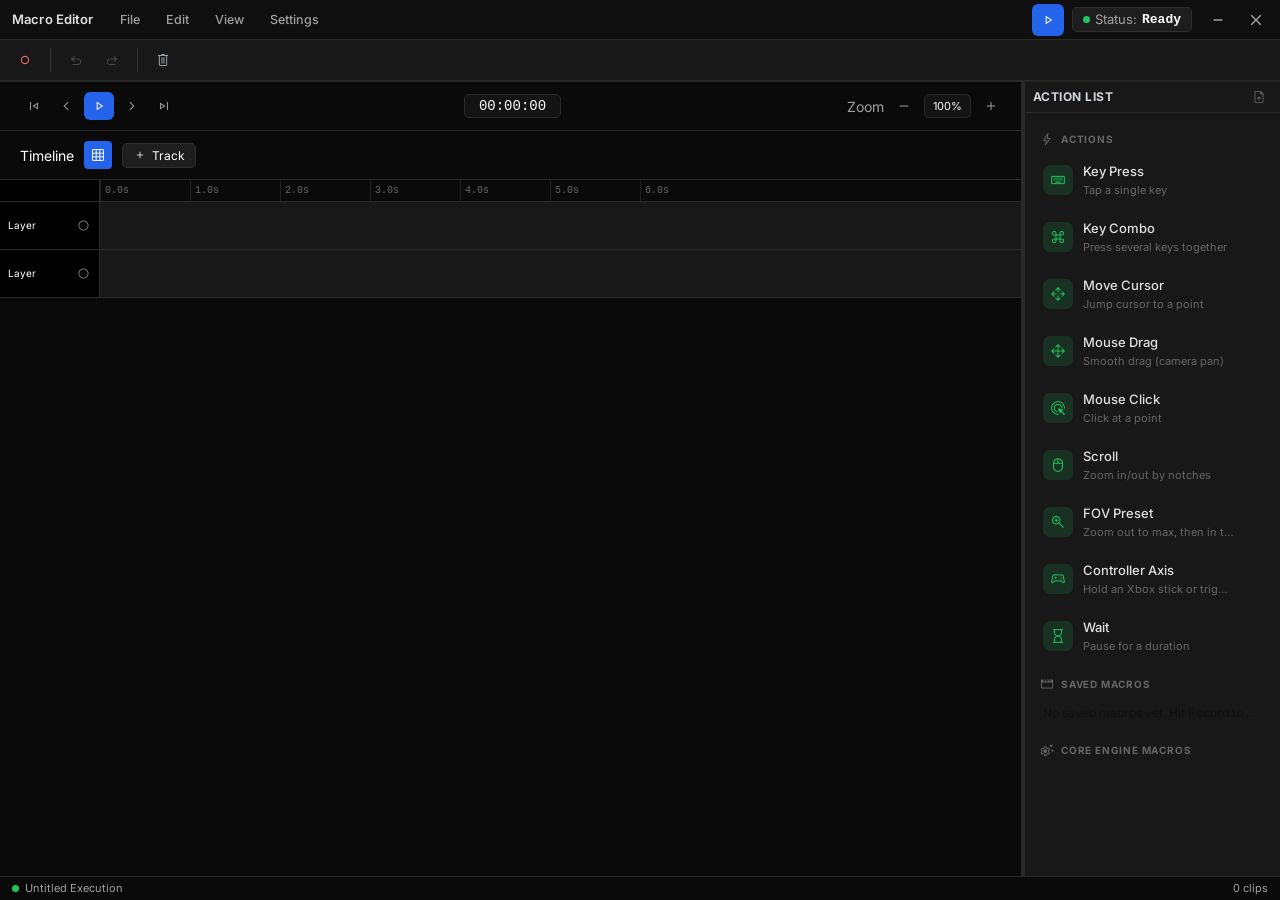
==== ui/pages/digiteklab.html @ 213d2262 "Alpha 0.2 Here is everything new in this commit: - Added controller actions (Controller Axis) - Adde" ====
<!DOCTYPE html>
<html lang="en">
<head>
  <meta charset="UTF-8">
  <meta name="viewport" content="width=device-width, initial-scale=1.0">
  <title>DigiTek Lab</title>
  <link rel="stylesheet" href="https://fonts.googleapis.com/css2?family=Inter:wght@300;400;500;600;700&display=swap" />
  <link rel="stylesheet" href="https://fonts.googleapis.com/css2?family=Material+Symbols+Outlined:opsz,wght,FILL,GRAD@20..48,100..700,0..1,-50..200" />
  <link rel="stylesheet" href="stylesheets/index.css" />
</head>
<body>
  <div class="gridOverlay"></div>

  <div class="support-overlay" id="supportOverlay">
    <div class="support-card">
      <div class="support-head">
        <span class="material-symbols-outlined" id="supportIcon">download</span>
        <div>
          <div class="support-title" id="supportTitle">Setting up controller support</div>
          <div class="support-sub" id="supportSub">DigiTek Lab is preparing virtual Xbox controller support.</div>
        </div>
      </div>
      <div class="support-progress"><div class="support-progress-fill" id="supportProgressFill"></div></div>
      <div class="support-phase"><span id="supportPhase">Starting</span><span class="support-percent" id="supportPercent">0%</span></div>
      <div class="support-detail" id="supportDetail">Starting...</div>
      <div class="support-actions">
        <button class="GTextBtn ghost" id="supportCloseBtn" style="display:none" onclick="hideControllerSupportProgress()">Close</button>
      </div>
    </div>
    <pre class="support-log-panel" id="supportLogPanel" aria-live="polite">Waiting for installer output...</pre>
    <button class="support-log-toggle" id="supportLogToggle" type="button" onclick="toggleControllerSupportLog()" title="Show installer log" aria-label="Show installer log">
      <span class="material-symbols-outlined">terminal</span>
    </button>
  </div>

  <div class="app">
    <!-- Menu bar (Macro Editor) -->
    <div class="titlebar" onmousedown="if(window.dragWindow) window.dragWindow('')">
      <div class="tb-side">
        <span class="mb-brand">Macro Editor</span>
        <div class="mb-menu-wrap">
          <button class="mb-menu" id="fileOpsGroup" onmousedown="event.stopPropagation()" onclick="toggleAppMenu(event,'menuFile')">File</button>
          <div class="mb-dropdown" id="menuFile" onmousedown="event.stopPropagation()">
            <button class="mb-dd-item" onclick="closeAppMenus();onNewExecution()"><span class="material-symbols-outlined">note_add</span>New execution<span class="mb-dd-key">Ctrl+N</span></button>
            <button class="mb-dd-item" onclick="closeAppMenus();onOpenExecution()"><span class="material-symbols-outlined">folder_open</span>Open execution<span class="mb-dd-key">Ctrl+O</span></button>
            <button class="mb-dd-item" onclick="closeAppMenus();onSaveExecution()"><span class="material-symbols-outlined">save</span>Save execution<span class="mb-dd-key">Ctrl+S</span></button>
            <div class="mb-dd-sep"></div>
            <button class="mb-dd-item" onclick="closeAppMenus();onImportMacro()"><span class="material-symbols-outlined">upload_file</span>Import macro</button>
            <button class="mb-dd-item" onclick="closeAppMenus();onExportExecution()"><span class="material-symbols-outlined">ios_share</span>Export execution</button>
            <div class="mb-dd-sep"></div>
            <button class="mb-dd-item danger" onclick="closeAppMenus();onDeleteExecution()"><span class="material-symbols-outlined">delete</span>Delete execution</button>
          </div>
        </div>
        <div class="mb-menu-wrap">
          <button class="mb-menu" onmousedown="event.stopPropagation()" onclick="toggleAppMenu(event,'menuEdit')">Edit</button>
          <div class="mb-dropdown" id="menuEdit" onmousedown="event.stopPropagation()">
            <button class="mb-dd-item" onclick="closeAppMenus();onRecord()"><span class="material-symbols-outlined">fiber_manual_record</span>Record macro</button>
            <button class="mb-dd-item" onclick="closeAppMenus();onPlayPause()"><span class="material-symbols-outlined">play_arrow</span>Play / Pause<span class="mb-dd-key">Space</span></button>
            <button class="mb-dd-item" onclick="closeAppMenus();onStop()"><span class="material-symbols-outlined">stop</span>Stop</button>
          </div>
        </div>
        <div class="mb-menu-wrap">
          <button class="mb-menu" onmousedown="event.stopPropagation()" onclick="toggleAppMenu(event,'menuView')">View</button>
          <div class="mb-dropdown" id="menuView" onmousedown="event.stopPropagation()">
            <button class="mb-dd-item" onclick="closeAppMenus();zoomTimeline(1)"><span class="material-symbols-outlined">zoom_in</span>Zoom in</button>
            <button class="mb-dd-item" onclick="closeAppMenus();zoomTimeline(-1)"><span class="material-symbols-outlined">zoom_out</span>Zoom out</button>
            <button class="mb-dd-item" onclick="closeAppMenus();addLayer()"><span class="material-symbols-outlined">add</span>Add layer</button>
          </div>
        </div>
        <div class="mb-menu-wrap">
          <button class="mb-menu" id="menuSettingsBtn" onmousedown="event.stopPropagation()" onclick="toggleAppMenu(event,'menuSettings')">Settings</button>
          <div class="mb-dropdown" id="menuSettings" onmousedown="event.stopPropagation()">
            <button class="mb-dd-item" onclick="closeAppMenus();onMotionToggle()"><span class="material-symbols-outlined">control_camera</span>Toggle Motion Control</button>
            <button class="mb-dd-item" onclick="closeAppMenus();openMotionSettings(event)"><span class="material-symbols-outlined">tune</span>Motion Control settings</button>
            <button class="mb-dd-item" onclick="closeAppMenus();toggleContinuous()"><span class="material-symbols-outlined">repeat</span>Continuous playback</button>
            <div class="mb-dd-sep"></div>
            <button class="mb-dd-item" onclick="closeAppMenus();startTour()"><span class="material-symbols-outlined">help</span>Guided tour</button>
          </div>
        </div>
      </div>
      <div class="tb-side right">
        <button class="win-btn title-play-btn" id="titlePlayBtn" onmousedown="event.stopPropagation()" onclick="onPlayPause()" title="Play / Pause execution (Space)" aria-label="Play / Pause">
          <span class="material-symbols-outlined" id="titlePlayIcon">play_arrow</span>
        </button>
        <span class="status-pill">
          <span class="status-dot" id="statusDot"></span>
          <span class="status-pre">Status:</span>
          <span class="status-val" id="statusMsg">Ready</span>
        </span>
        <button class="win-btn" onmousedown="event.stopPropagation()" onclick="if(window.windowMinimize) window.windowMinimize()" title="Minimize" aria-label="Minimize">
          <svg xmlns="http://www.w3.org/2000/svg" height="24px" viewBox="0 -960 960 960" width="24px"><path d="M240-440v-80h480v80H240Z"/></svg>
        </button>
        <button class="win-btn close-btn" onmousedown="event.stopPropagation(); event.preventDefault();" onclick="if(window.windowClose) window.windowClose()" title="Close" aria-label="Close">
          <svg xmlns="http://www.w3.org/2000/svg" height="24px" viewBox="0 -960 960 960" width="24px"><path d="m256-200-56-56 224-224-224-224 56-56 224 224 224-224 56 56-224 224 224 224-56 56-224-224-224 224Z"/></svg>
        </button>
      </div>
    </div>

    <!-- Toolbar -->
    <div class="Toolbar">
      <button class="ToolBtn" id="recordBtn" title="Record a new macro" onclick="onRecord()">
        <span class="material-symbols-outlined">fiber_manual_record</span>
      </button>
      <div class="ToolbarDivider"></div>
      <button class="ToolBtn" id="undoBtn" title="Undo (Ctrl+Z)" onclick="undo()" disabled>
        <span class="material-symbols-outlined">undo</span>
      </button>
      <button class="ToolBtn" id="redoBtn" title="Redo (Ctrl+Y)" onclick="redo()" disabled>
        <span class="material-symbols-outlined">redo</span>
      </button>
      <div class="ToolbarDivider"></div>
      <button class="ToolBtn" id="deleteBtn" title="Delete selected clip (Del)" onclick="deleteSelectedClip()">
        <span class="material-symbols-outlined">delete</span>
      </button>
      <input type="checkbox" id="motionToggle" hidden>
    </div>

    <div class="input-warning" id="inputWarning">
      <span class="material-symbols-outlined">warning</span>
      <span id="inputWarningText"></span>
    </div>

    <!-- Workspace -->
    <div class="workspace">
      <!-- Timeline -->
      <div class="timeline-panel">
        <!-- Playbar: transport · timecode · zoom -->
        <div class="tlx-playbar">
          <div class="tlx-transport">
            <button class="tlx-tbtn" title="Stop / rewind to start" onclick="onStop()"><span class="material-symbols-outlined">skip_previous</span></button>
            <button class="tlx-tbtn" title="Previous clip" onclick="focusAdjacentClip('prev')"><span class="material-symbols-outlined">chevron_left</span></button>
            <button class="tlx-tbtn play" id="playBtn" title="Play / Pause execution (Space)" onclick="onPlayPause()"><span class="material-symbols-outlined" id="playIcon">play_arrow</span></button>
            <button class="tlx-tbtn" title="Next clip" onclick="focusAdjacentClip('next')"><span class="material-symbols-outlined">chevron_right</span></button>
            <button class="tlx-tbtn" title="Last clip" onclick="focusAdjacentClip('end')"><span class="material-symbols-outlined">skip_next</span></button>
          </div>
          <div class="tlx-timecode" id="timecode">00:00:00</div>
          <div class="tlx-zoomwrap">
            <span class="tlx-zoom-text">Zoom</span>
            <button class="tlx-zicon" title="Zoom out" onclick="zoomTimeline(-1)"><span class="material-symbols-outlined">remove</span></button>
            <div class="tlx-zoom-pct" id="tlxZoomLabel">100%</div>
            <button class="tlx-zicon" title="Zoom in" onclick="zoomTimeline(1)"><span class="material-symbols-outlined">add</span></button>
          </div>
        </div>
        <!-- Header: title · snap · add track -->
        <div class="tlx-header">
          <span class="tlx-header-title">Timeline</span>
          <button class="tlx-snap active" id="snapBtn" onclick="toggleSnap()" title="Snapping on — click to disable"><span class="material-symbols-outlined">grid_on</span></button>
          <button class="tlx-track-btn" onclick="addLayer()" title="Add a layer"><span class="material-symbols-outlined">add</span>Track</button>
        </div>
        <!-- Tracks: ruler + (track heads | lanes) -->
        <div class="tlx-tracks">
          <div class="tlx-ruler-row">
            <div class="tlx-ruler-corner"></div>
            <div class="tlx-ruler-wrap" id="tlxRulerWrap"><div class="tlx-ruler" id="tlxRuler"></div></div>
          </div>
          <div class="tlx-tracks-body">
            <div class="tlx-heads" id="tlxHeads"><div class="tlx-heads-inner" id="tlxHeadsInner"></div></div>
            <div class="tlx-scroll" id="tlxScroll">
              <div class="tlx-lanes" id="tlxLanes"
                   ondragover="onLanesDragOver(event)" ondragleave="onLanesDragLeave(event)" ondrop="onLanesDrop(event)">
                <div class="tlx-playhead" id="tlxPlayhead"></div>
              </div>
            </div>
          </div>
        </div>
      </div>

      <!-- Action List -->
      <div class="actionlist-panel">
        <div class="panel-head al-head">
          <span class="panel-title">Action List</span>
          <button class="al-mini" title="Import macro from file" onclick="onImportMacro()"><span class="material-symbols-outlined">upload_file</span></button>
        </div>
        <div class="actionlist-body" id="actionListBody"></div>
      </div>
    </div>

    <!-- Status bar -->
    <div class="statusbar">
      <span class="status-item"><span class="sb-dot"></span><span id="execNameLabel">Untitled Execution</span></span>
      <span class="status-item" id="continuousStatus" style="display:none;"><span class="material-symbols-outlined">repeat</span>Continuous playback</span>
      <span class="statusbar-spacer"></span>
      <span class="status-item sb-hotkeys" id="hotkeyHint"></span>
      <span class="status-item" id="timelineMeta">0 clips</span>
    </div>
  </div>

  <!-- Param / name modal -->
  <div class="modal-overlay" id="modal">
    <div class="modal-card">
      <div class="modal-head">
        <span class="material-symbols-outlined" id="modalIcon">tune</span>
        <h3 id="modalTitle">Configure</h3>
        <button class="x" onclick="closeAppModal()"><span class="material-symbols-outlined">close</span></button>
      </div>
      <div class="modal-body" id="modalBody"></div>
      <div class="modal-foot">
        <button class="GTextBtn ghost" onclick="closeAppModal()">Cancel</button>
        <button class="GTextBtn primary" id="modalOk" onclick="onModalOk()">Add</button>
      </div>
    </div>
  </div>

  <!-- Countdown -->
  <div class="countdown" id="countdown">
    <div class="countdown-num" id="countdownNum">3</div>
    <div class="countdown-sub" id="countdownSub">Switch to Roblox…</div>
  </div>

  <!-- Recording banner -->
  <div class="rec-banner" id="recBanner">
    <span class="rec-dot"></span>
    <span class="rec-text">Recording</span>
    <span class="rec-time" id="recTime">0.0s</span>
    <button class="GTextBtn" onclick="finishRecording()"><span class="material-symbols-outlined">stop</span>Stop</button>
  </div>

  <div class="toast-wrap" id="toastWrap"></div>

  <!-- Spotlight tutorial -->
  <div class="tour-block" id="tourBlock"></div>
  <div class="tour-hole" id="tourHole"></div>
  <div class="tour-tip" id="tourTip">
    <div class="tour-tip-head">
      <span class="material-symbols-outlined" id="tourIcon">tips_and_updates</span>
      <span class="tour-tip-title" id="tourTitle"></span>
    </div>
    <div class="tour-tip-body" id="tourBody"></div>
    <div class="tour-tip-foot">
      <span class="tour-count" id="tourCount"></span>
      <div class="tour-tip-btns">
        <button class="tour-skip" id="tourSkip" onclick="endTour(true)">Skip</button>
        <button class="GTextBtn ghost" id="tourBack" onclick="prevTourStep()">Back</button>
        <button class="GTextBtn primary" id="tourNext" onclick="nextTourStep()">Next</button>
      </div>
    </div>
  </div>

  <!-- Menu-bar dropdown handling -->
  <script>
    function closeAppMenus() {
      document.querySelectorAll('.mb-dropdown.open').forEach(d => d.classList.remove('open'));
      document.querySelectorAll('.mb-menu.open').forEach(b => b.classList.remove('open'));
    }
    function toggleAppMenu(event, id) {
      event.stopPropagation();
      const dd = document.getElementById(id);
      const btn = event.currentTarget;
      const isOpen = dd.classList.contains('open');
      closeAppMenus();
      if (!isOpen) { dd.classList.add('open'); btn.classList.add('open'); }
    }
    document.addEventListener('click', (e) => {
      if (!e.target.closest('.mb-menu-wrap')) closeAppMenus();
    });
    document.addEventListener('keydown', (e) => { if (e.key === 'Escape') closeAppMenus(); });
  </script>

  <script src="scripts/index.js"></script>
</body>
</html>
---- ui/pages/stylesheets/index.css ----
*, *::before, *::after { box-sizing: border-box; margin: 0; padding: 0; }

    :root {
      /* ── Slice dark editor palette ── */
      --bg-app:        #0f0f0f;
      --bg-panel:      #181818;
      --bg-header:     #0a0a0a;
      --bg-elevated:   #1e1e1e;
      --bg-hover:      #232323;

      --color-bg:            #0f0f0f;
      --color-text:          #e0e0e0;
      --color-text-muted:    #a0a0a0;
      --color-text-subtle:   #666666;

      --color-primary:       #3b82f6;
      --color-primary-bg:    rgba(37,99,235,0.20);
      --color-primary-border:rgba(59,130,246,0.55);
      --color-primary-glow:  rgba(59,130,246,0.30);
      --accent-color:        #2563eb;
      --accent-hover:        #1d4ed8;

      --color-success:       #22c55e;
      --color-success-bg:    rgba(34,197,94,0.16);
      --color-success-border:rgba(34,197,94,0.45);
      --color-danger:        #ef4444;
      --color-danger-bg:     rgba(239,68,68,0.16);
      --color-danger-border: rgba(239,68,68,0.45);
      --color-warning:       #eab308;

      /* Legacy "glass" tokens remapped to flat dark surfaces */
      --glass-bg:            #181818;
      --glass-bg-light:      #232323;
      --glass-bg-strong:     #262626;
      --glass-border:        #2a2a2a;
      --border-color:        #2a2a2a;
      --border-subtle:       #333333;
      --glass-shadow:        0 2px 8px rgba(0,0,0,0.4);
      --glass-shadow-lg:     0 18px 50px rgba(0,0,0,0.65);

      --font-primary:   'Inter', -apple-system, BlinkMacSystemFont, 'Segoe UI', Roboto, sans-serif;
      --font-mono:      'JetBrains Mono', 'Consolas', 'Courier New', monospace;
      --radius-sm:6px; --radius-md:8px; --radius-lg:10px; --radius-xl:12px; --radius-pill:100px;
      --transition-fast:0.15s ease; --transition-base:0.2s ease; --transition-slow:0.3s ease;
    }

    html, body { height: 100%; }
    body {
      font-family: var(--font-primary);
      background: var(--color-bg);
      color: var(--color-text);
      font-size: 13px;
      line-height: 1.5;
      overflow: hidden;
      position: relative;
      -webkit-user-select: none; user-select: none;
    }
    input, textarea { user-select: text; -webkit-user-select: text; }

    .material-symbols-outlined {
      font-variation-settings: 'FILL' 0, 'wght' 300, 'GRAD' 0, 'opsz' 20;
    }

    /* Flat dark editor — no decorative grid */
    .gridOverlay { display: none; }

    .app { position: relative; z-index: 1; height: 100vh; display: flex; flex-direction: column; }

    /* ── Menu bar (titlebar) ── */
    .titlebar {
      position: relative; width: 100%; flex-shrink: 0; height: 40px; padding: 0 8px;
      display: flex; align-items: center; justify-content: space-between; box-sizing: border-box;
      z-index: 1000; user-select: none;
      background: var(--bg-app);
      border-bottom: 1px solid var(--border-color);
    }
    .tb-side { display: flex; align-items: center; gap: 6px; }
    .tb-side.right { justify-content: flex-end; }
    .mb-brand {
      font-size: 13px; font-weight: 600; color: var(--text-primary, #e0e0e0);
      letter-spacing: 0.01em; padding: 0 10px 0 4px; pointer-events: none;
    }
    .app-title { display: none; }

    /* Menu items (File / Edit / View / Settings) */
    .mb-menu {
      position: relative; background: transparent; border: none; cursor: pointer;
      padding: 5px 10px; border-radius: 5px; font-family: var(--font-primary);
      font-size: 12.5px; font-weight: 500; color: var(--color-text-muted);
      transition: background var(--transition-fast), color var(--transition-fast);
    }
    .mb-menu:hover, .mb-menu.open { background: rgba(255,255,255,0.07); color: var(--color-text); }
    .mb-menu-wrap { position: relative; }
    .mb-dropdown {
      position: absolute; top: calc(100% + 4px); left: 0; min-width: 220px; z-index: 1200;
      background: var(--bg-panel); border: 1px solid var(--border-color); border-radius: var(--radius-md);
      box-shadow: 0 12px 32px rgba(0,0,0,0.6); padding: 5px; display: none;
      animation: menuFadeIn 0.1s ease-out;
    }
    .mb-dropdown.open { display: block; }
    @keyframes menuFadeIn { from { transform: scale(0.97); opacity: 0; } to { transform: scale(1); opacity: 1; } }
    .mb-dd-item {
      width: 100%; display: flex; align-items: center; gap: 10px; padding: 8px 10px;
      border: none; background: transparent; border-radius: 5px; cursor: pointer;
      font-family: var(--font-primary); font-size: 13px; color: var(--color-text); text-align: left;
      transition: background var(--transition-fast);
    }
    .mb-dd-item:hover { background: rgba(255,255,255,0.07); }
    .mb-dd-item .material-symbols-outlined { font-size: 18px; color: var(--color-text-muted); }
    .mb-dd-item.danger { color: var(--color-danger); }
    .mb-dd-item.danger .material-symbols-outlined { color: var(--color-danger); }
    .mb-dd-key { margin-left: auto; font-size: 11px; font-family: var(--font-mono); color: var(--color-text-subtle); }
    .mb-dd-sep { height: 1px; background: var(--border-subtle); margin: 5px 4px; }

    /* Window buttons (minimize / continuous / close) */
    .titlebar button.win-btn {
      background: transparent; border: none; padding: 7px; cursor: pointer; border-radius: 6px;
      display: flex; align-items: center; justify-content: center; transition: all 0.15s ease;
    }
    .titlebar button.win-btn:hover { background: rgba(255,255,255,0.08); }
    .titlebar button.win-btn:active { transform: scale(0.92); }
    .titlebar button.win-btn svg { fill: var(--color-text-muted); width: 18px; height: 18px; transition: fill 0.15s ease; }
    .titlebar button.win-btn .material-symbols-outlined { color: var(--color-text-muted); font-size: 18px; transition: color 0.15s ease; }
    .titlebar button.win-btn:hover svg { fill: var(--color-text); }
    .titlebar button.win-btn:hover .material-symbols-outlined { color: var(--color-text); }
    .titlebar .close-btn:hover { background: rgba(239,68,68,0.18); }
    .titlebar .close-btn:hover svg { fill: var(--color-danger); }
    .titlebar button.win-btn.active { background: var(--color-primary-bg); }
    .titlebar button.win-btn.active svg { fill: var(--color-primary); }
    .titlebar button.win-btn.active .material-symbols-outlined { color: var(--color-primary); }
    .titlebar button.title-play-btn {
      background: var(--accent-color);
      margin-right: 2px;
    }
    .titlebar button.title-play-btn .material-symbols-outlined { color: #fff; }
    .titlebar button.title-play-btn:hover { background: var(--accent-hover); }
    .titlebar button.title-play-btn.busy { background: var(--color-danger); }

    /* Status pill in the menu bar (matches prototype CORE_PLUS_BUTTON) */
    .status-pill {
      display: inline-flex; align-items: center; gap: 5px; height: 25px; padding: 0 10px; margin-right: 4px;
      border-radius: 5px; background: var(--bg-elevated); border: 1px solid rgba(51,51,51,0.75);
      font-size: 13px; white-space: nowrap;
    }
    .status-pill .status-dot { width: 7px; height: 7px; border-radius: 50%; background: var(--color-success); flex-shrink: 0; }
    .status-pill .status-pre { color: var(--color-text-muted); }
    .status-pill .status-val { color: #fff; font-family: var(--font-mono); font-weight: 700; }

    /* ── Status bar (bottom) ── */
    .statusbar {
      flex-shrink: 0; height: 24px; display: flex; align-items: center; gap: 14px;
      padding: 0 12px; font-size: 11px; color: var(--color-text-muted); user-select: none;
      background: var(--bg-header); border-top: 1px solid var(--border-color);
    }
    .statusbar .status-item { display: flex; align-items: center; gap: 6px; white-space: nowrap; }
    .statusbar .status-item .material-symbols-outlined { font-size: 13px; }
    .statusbar-spacer { flex: 1; }
    .statusbar .sb-hotkeys { font-family: var(--font-mono); color: var(--color-text-subtle); }
    .sb-dot { width: 7px; height: 7px; border-radius: 50%; background: var(--color-success); flex-shrink: 0; }
    .statusbar .sb-exec { color: var(--color-text); }
    .statusbar .sb-exec .material-symbols-outlined { color: var(--color-text-muted); }
    #continuousStatus { color: var(--color-primary); }

    /* ── Toolbar / transport ── */
    /* ── Toolbar (Slice icon-button style) ── */
    .Toolbar {
      margin: 0; border-radius: 0; min-height: 40px;
      background: var(--bg-panel); border-bottom: 1px solid var(--border-color);
      padding: 5px 10px; display: flex; align-items: center; gap: 6px;
    }
    .ToolbarDivider { width: 1px; height: 24px; background: var(--border-subtle); flex-shrink: 0; margin: 0 4px; }
    .ToolbarGroup { display: flex; align-items: center; gap: 8px; }

    .ToolBtn {
      width: 30px; height: 30px; padding: 6px; border: none; flex-shrink: 0;
      border-radius: 4px; background: transparent; cursor: pointer;
      display: inline-flex; align-items: center; justify-content: center;
      transition: background var(--transition-fast), color var(--transition-fast); color: #9ca3af;
    }
    .ToolBtn:hover { background: rgba(255,255,255,0.10); color: #fff; }
    .ToolBtn .material-symbols-outlined { font-size: 18px; }
    .ToolBtn.active, .ToolBtn.primary { background: var(--accent-color); color: #fff; }
    .ToolBtn.active:hover, .ToolBtn.primary:hover { background: var(--accent-hover); color: #fff; }
    .ToolBtn#playBtn { background: var(--accent-color); color: #fff; }
    .ToolBtn#playBtn:hover { background: var(--accent-hover); }
    .ToolBtn#recordBtn { color: #f87171; }
    .ToolBtn#recordBtn:hover { background: rgba(239,68,68,0.15); color: #ef4444; }
    .ToolBtn.recording { background: var(--color-danger-bg); color: var(--color-danger); animation: pulse 1.4s ease-in-out infinite; }
    .ToolBtn.danger  { background: var(--color-danger-bg); color: var(--color-danger); }
    .ToolBtn.success { background: var(--color-success-bg); color: var(--color-success); }
    .ToolBtn:disabled { opacity: 0.35; pointer-events: none; }
    @keyframes pulse { 0%,100% { box-shadow: 0 0 0 0 rgba(239,68,68,0.4);} 50% { box-shadow: 0 0 0 6px rgba(239,68,68,0);} }

    /* ── Main split ── */
    .workspace { flex: 1; display: flex; gap: 4px; padding: 0; min-height: 0; background: var(--border-color); }

    .timeline-panel { background: var(--bg-header); flex: 1; min-width: 0;
      border-top: 1px solid var(--border-color); display: flex; flex-direction: column; min-height: 0; }
    .actionlist-panel { background: var(--bg-panel); width: 255px; flex-shrink: 0;
      display: flex; flex-direction: column; min-height: 0; }

    /* Action List header (prototype) */
    .panel-head.al-head {
      height: 32px; padding: 0 8px; background: var(--bg-panel);
      border-top: 1px solid #212121; border-bottom: 1px solid var(--border-color);
      display: flex; align-items: center; flex-shrink: 0;
    }
    .panel-head.al-head .panel-title { font-size: 12px; font-weight: 700; color: #d1d5dc; text-transform: uppercase; letter-spacing: 0.04em; }
    .panel-head.al-head .al-mini { margin-left: auto; }

    /* ── Timeline: playbar ── */
    .tlx-playbar { display: flex; align-items: center; justify-content: space-between; gap: 10px;
      padding: 10px 20px; flex-shrink: 0; }
    .tlx-transport { display: flex; align-items: center; gap: 4px; }
    .tlx-tbtn { width: 28px; height: 28px; border: none; border-radius: 4px; background: transparent; cursor: pointer;
      color: var(--color-text-secondary, #a0a0a0); display: inline-flex; align-items: center; justify-content: center;
      transition: background var(--transition-fast), color var(--transition-fast); }
    .tlx-tbtn:hover { background: rgba(255,255,255,0.10); color: #fff; }
    .tlx-tbtn .material-symbols-outlined { font-size: 18px; }
    .tlx-tbtn.play { width: 30px; height: 28px; background: var(--accent-color); color: #fff; border-radius: 6px; }
    .tlx-tbtn.play:hover { background: var(--accent-hover); }
    .tlx-tbtn.play.busy { background: var(--color-danger); }
    .tlx-timecode { font-family: var(--font-mono); font-size: 14px; color: #fff; background: #141414;
      border: 1px solid var(--border-color); border-radius: 5px; padding: 4px 14px; line-height: 1; }
    .tlx-zoomwrap { display: flex; align-items: center; gap: 10px; }
    .tlx-zoom-text { font-size: 14px; color: var(--color-text-muted); }
    .tlx-zicon { width: 20px; height: 20px; border: none; background: transparent; cursor: pointer; color: var(--color-text-muted);
      display: inline-flex; align-items: center; justify-content: center; border-radius: 4px; transition: all var(--transition-fast); }
    .tlx-zicon:hover { background: rgba(255,255,255,0.10); color: #fff; }
    .tlx-zicon .material-symbols-outlined { font-size: 18px; }
    .tlx-zoom-pct { font-size: 11px; color: #fff; background: #141414; border: 1px solid var(--border-color);
      border-radius: 5px; padding: 3px 8px; min-width: 46px; text-align: center; }

    /* ── Timeline: header ── */
    .tlx-header { display: flex; align-items: center; gap: 10px; padding: 10px 20px; flex-shrink: 0;
      border-top: 1px solid var(--border-color); }
    .tlx-header-title { font-size: 14px; color: #fff; }
    .tlx-snap { width: 28px; height: 28px; border: none; border-radius: 4px; background: var(--bg-elevated); cursor: pointer;
      color: var(--color-text-muted); display: inline-flex; align-items: center; justify-content: center; transition: all var(--transition-fast); }
    .tlx-snap:hover { background: var(--bg-hover); color: #fff; }
    .tlx-snap.active { background: var(--accent-color); color: #fff; }
    .tlx-snap .material-symbols-outlined { font-size: 18px; }
    .tlx-track-btn { height: 25px; display: inline-flex; align-items: center; gap: 5px; padding: 0 10px;
      background: var(--bg-elevated); border: 1px solid rgba(51,51,51,0.75); border-radius: 5px; cursor: pointer;
      color: #fff; font-family: var(--font-primary); font-size: 12px; transition: background var(--transition-fast); }
    .tlx-track-btn:hover { background: var(--bg-hover); }
    .tlx-track-btn .material-symbols-outlined { font-size: 14px; }

    /* ── Timeline: tracks (ruler + heads | lanes) ── */
    .tlx-tracks { flex: 1; display: flex; flex-direction: column; min-height: 0; border-top: 1px solid var(--border-color); }
    .tlx-ruler-row { display: flex; flex-shrink: 0; }
    .tlx-ruler-corner { width: 100px; flex-shrink: 0; height: 22px; background: black; border-right: 1px solid var(--border-color); border-bottom: 1px solid var(--border-color); }
    .tlx-ruler-wrap { flex: 1; overflow: hidden; height: 22px; background: var(--bg-header); border-bottom: 1px solid var(--border-color); }
    .tlx-tracks-body { flex: 1; display: flex; min-height: 0; overflow: hidden; }
    .tlx-heads { width: 100px; flex-shrink: 0; overflow: hidden; background: var(--bg-header); position: relative; }
    .tlx-heads-inner { will-change: transform; }
    .tlx-head { display: flex; align-items: center; justify-content: space-between; gap: 6px; padding: 0 7.5px;
      background: black; border-bottom: 1px solid var(--border-color); border-right: 1px solid var(--border-color); }
    .tlx-head-label { font-size: 10px; color: #fff; }
    .tlx-head-toggle { width: 16px; height: 16px; border: none; background: transparent; cursor: pointer; padding: 0;
      color: var(--color-text-muted); display: inline-flex; align-items: center; justify-content: center; }
    .tlx-head-toggle:hover { color: #fff; }
    .tlx-head-toggle.on { color: var(--accent-color); }
    .tlx-head-toggle .material-symbols-outlined { font-size: 13px; }

    /* Time ruler above the track */
    .timeline-ruler { display: flex; gap: 10px; padding: 0 4px; margin-bottom: 8px; min-height: 16px; }
    .tl-rseg { position: relative; flex-shrink: 0; height: 16px; border-left: 1px solid rgba(255,255,255,0.12); }
    .tl-rseg.tl-rend { border-left: none; border-right: 1px solid rgba(255,255,255,0.12); width: 0; }
    .tl-rtick { position: absolute; left: 5px; top: 1px; font-size: 10px; font-family: var(--font-mono); color: var(--color-text-subtle); white-space: nowrap; }
    .tl-rseg.tl-rend .tl-rtick { left: auto; right: 4px; }

    .timeline-track {
      display: flex; align-items: stretch; gap: 10px; min-height: 104px;
      padding: 4px; border-radius: var(--radius-md);
    }
    .timeline-track.dragover { background: rgba(59,130,246,0.10); outline: 2px dashed rgba(59,130,246,0.4); outline-offset: -4px; }

    .tl-item {
      position: relative; flex-shrink: 0; border-radius: var(--radius-md); overflow: hidden;
      background: var(--bg-elevated); border: 1px solid var(--border-subtle);
      border-top-width: 3px; cursor: grab;
      display: flex; flex-direction: column; gap: 4px; padding: 12px 12px 10px;
      transition: transform var(--transition-base), box-shadow var(--transition-base);
      box-shadow: 0 2px 8px rgba(0,0,0,0.3);
    }
    .tl-item:hover { box-shadow: 0 6px 18px rgba(0,0,0,0.5); transform: translateY(-1px); }
    .tl-item.active { border-color: var(--accent-color); box-shadow: 0 0 0 2px var(--color-primary-glow), 0 6px 18px rgba(0,0,0,0.5); }
    .tl-item.playing { border-top-color: var(--color-primary); background: rgba(37,99,235,0.18); box-shadow: 0 0 0 2px rgba(59,130,246,0.5), 0 8px 22px rgba(0,0,0,0.5); }
    .tl-item.kind-macro  { border-top-color: var(--color-primary); }
    .tl-item.kind-core   { border-top-color: var(--color-warning); }
    .tl-item.kind-action { border-top-color: var(--color-success); }
    .tl-item-icon { display: flex; align-items: center; gap: 6px; color: var(--color-text-muted); }
    .tl-item-icon .material-symbols-outlined { font-size: 18px; }
    .tl-item-kind { font-size: 10px; text-transform: uppercase; letter-spacing: 0.5px; font-weight: 600; }
    .tl-item.kind-macro  .tl-item-kind { color: var(--color-primary); }
    .tl-item.kind-core   .tl-item-kind { color: var(--color-warning); }
    .tl-item.kind-action .tl-item-kind { color: var(--color-success); }
    .tl-item-name { font-size: 12px; font-weight: 600; color: var(--color-text); line-height: 1.25;
      display: -webkit-box; -webkit-line-clamp: 2; line-clamp: 2; -webkit-box-orient: vertical; overflow: hidden; }
    .tl-item-foot { margin-top: auto; display: flex; align-items: center; gap: 6px; }
    .tl-item-start { font-size: 10px; color: var(--color-text-subtle); font-family: var(--font-mono); }
    .tl-item-dur { font-size: 10px; color: var(--color-text-muted); font-family: var(--font-mono); margin-left: auto; }
    .tl-item-x {
      width: 20px; height: 20px; border: none; border-radius: 6px; background: transparent;
      color: var(--color-text-subtle); cursor: pointer; display: grid; place-items: center;
      transition: all var(--transition-fast); flex-shrink: 0;
    }
    .tl-item-x:hover { background: var(--color-danger-bg); color: var(--color-danger); }
    .tl-item-x .material-symbols-outlined { font-size: 15px; }
    .tl-playfill { position: absolute; left: 0; bottom: 0; height: 3px; width: 40%; display: none;
      background: linear-gradient(90deg, transparent, var(--color-primary), transparent); }
    .tl-item.playing .tl-playfill { display: block; animation: tlSweep 1.1s linear infinite; }
    @keyframes tlSweep { 0% { transform: translateX(-110%); } 100% { transform: translateX(360%); } }

    .playhead-bar { margin: 14px 4px 0; height: 6px; border-radius: 3px; background: rgba(255,255,255,0.08); overflow: hidden; display: none; }
    .playhead-bar.show { display: block; }
    .playhead-fill { height: 100%; width: 0%; background: var(--color-primary); transition: width var(--transition-base); }

    /* ── Multi-track timeline (tlx) — lane scroll area ── */
    .tlx-scroll { flex: 1; overflow: auto; min-height: 0; background: var(--bg-header); }
    .tlx-ruler { position: relative; height: 22px; will-change: transform; }
    .tlx-tick { position: absolute; top: 0; height: 22px; border-left: 1px solid rgba(255,255,255,0.10);
      padding-left: 4px; font-size: 10px; font-family: var(--font-mono); color: var(--color-text-subtle); white-space: nowrap; line-height: 22px; }
    .tlx-lanes { position: relative; }
    .tlx-lane { position: absolute; left: 0; right: 0; height: 48px; background: var(--bg-panel); border-bottom: 1px solid var(--border-color); }
    .tlx-lanes.dragover { outline: 2px dashed rgba(59,130,246,0.45); outline-offset: -3px; background: rgba(59,130,246,0.06); }
    .tlx-drag-ghost {
      position: absolute; height: 40px; border-radius: 4px; padding: 3px 8px;
      display: flex; flex-direction: column; justify-content: center; pointer-events: none;
      color: #fff; border: 1px dashed rgba(255,255,255,0.8);
      background: rgba(59,130,246,0.26); box-shadow: inset 0 0 0 1px rgba(59,130,246,0.35), 0 0 18px rgba(59,130,246,0.22);
      opacity: 0.95; z-index: 8; overflow: hidden;
    }
    .tlx-drag-ghost.kind-action { background: rgba(34,197,94,0.26); box-shadow: inset 0 0 0 1px rgba(74,222,128,0.34), 0 0 18px rgba(34,197,94,0.18); }
    .tlx-drag-ghost.kind-core { background: rgba(217,119,6,0.26); box-shadow: inset 0 0 0 1px rgba(251,191,36,0.36), 0 0 18px rgba(217,119,6,0.18); }
    .tlx-drag-ghost-name { font-size: 11px; font-weight: 600; white-space: nowrap; overflow: hidden; text-overflow: ellipsis; }
    .tlx-drag-ghost-sub { font-size: 10px; color: rgba(255,255,255,0.78); white-space: nowrap; overflow: hidden; text-overflow: ellipsis; }

    /* Solid filled clips (Slice video-editor style) */
    .tlx-clip { position: absolute; height: 40px; border-radius: 4px; overflow: hidden; cursor: grab;
      border: 1px solid; display: flex; flex-direction: column; justify-content: center; gap: 0;
      padding: 3px 8px; user-select: none; box-sizing: border-box;
      transition: background var(--transition-fast), box-shadow var(--transition-fast); }
    .tlx-clip:hover { z-index: 3; }
    .tlx-clip.dragging { opacity: 0.44; z-index: 5; }
    .tlx-clip.kind-macro  { background: #2563eb; border-color: #60a5fa; }
    .tlx-clip.kind-macro:hover  { background: #3b82f6; }
    .tlx-clip.kind-action { background: #16a34a; border-color: #4ade80; }
    .tlx-clip.kind-action:hover { background: #22c55e; }
    .tlx-clip.kind-core   { background: #d97706; border-color: #fbbf24; }
    .tlx-clip.kind-core:hover   { background: #f59e0b; }
    .tlx-clip.selected { box-shadow: 0 0 0 1px #0f0f0f, 0 0 0 3px #facc15; z-index: 4; }
    .tlx-clip.playing  { box-shadow: 0 0 0 2px #fff, 0 0 14px rgba(255,255,255,0.45); z-index: 4; }
    .tlx-clip-name { font-size: 11px; font-weight: 600; color: #fff; white-space: nowrap; overflow: hidden; text-overflow: ellipsis; pointer-events: none; }
    .tlx-clip-sub { font-size: 10px; color: rgba(255,255,255,0.82); white-space: nowrap; overflow: hidden; pointer-events: none; }
    .tlx-clip.kind-macro  .tlx-clip-sub { color: #bfdbfe; }
    .tlx-clip.kind-action .tlx-clip-sub { color: #bbf7d0; }
    .tlx-clip.kind-core   .tlx-clip-sub { color: #fde68a; }
    .tlx-clip-content { position: absolute; left: 0; bottom: 0; height: 3px; background: rgba(255,255,255,0.4); }
    /* Trim handles — thin bars that light up on hover */
    .tlx-handle { position: absolute; top: 0; bottom: 0; width: 6px; cursor: ew-resize; z-index: 5;
      background: rgba(255,255,255,0.55); opacity: 0; transition: opacity var(--transition-fast), background var(--transition-fast); }
    .tlx-clip:hover .tlx-handle { opacity: 1; }
    .tlx-handle:hover { background: rgba(255,255,255,0.9); }
    .tlx-handle.l { left: 0; } .tlx-handle.r { right: 0; }
    .tlx-clip-x { position: absolute; top: 3px; right: 3px; width: 16px; height: 16px; border: none; border-radius: 4px;
      background: rgba(0,0,0,0.4); color: #fff; cursor: pointer; display: none;
      align-items: center; justify-content: center; z-index: 6; }
    .tlx-clip:hover .tlx-clip-x { display: inline-flex; }
    .tlx-clip-x:hover { background: rgba(239,68,68,0.85); color: #fff; }
    .tlx-clip-x .material-symbols-outlined { font-size: 13px; }
    .tlx-clip-rename { position: absolute; top: 3px; right: 22px; width: 16px; height: 16px; border: none; border-radius: 4px;
      background: rgba(0,0,0,0.4); color: #fff; cursor: pointer; display: none;
      align-items: center; justify-content: center; z-index: 6; }
    .tlx-clip:hover .tlx-clip-rename { display: inline-flex; }
    .tlx-clip-rename:hover { background: rgba(0,0,0,0.6); }
    .tlx-clip-rename .material-symbols-outlined { font-size: 12px; }

    .tlx-snapline { position: absolute; top: 0; bottom: 0; width: 0; border-left: 2px dashed rgba(59,130,246,0.9);
      z-index: 6; pointer-events: none; }

    .tlx-playhead { position: absolute; top: 0; bottom: 0; width: 2px; background: var(--color-danger);
      box-shadow: 0 0 6px rgba(239,68,68,0.7); z-index: 7; display: none; pointer-events: none; }
    .tlx-playhead::before { content: ''; position: absolute; top: 0; left: -4px; width: 10px; height: 7px;
      background: var(--color-danger); clip-path: polygon(0 0, 100% 0, 50% 100%); }
    .tlx-playhead.show { display: block; }

    /* Action list */
    .actionlist-body { flex: 1; overflow-y: auto; padding: 8px; min-height: 0; }
    .al-section { margin-bottom: 6px; }
    .al-section-head {
      font-size: 10px; font-weight: 700; text-transform: uppercase; letter-spacing: 0.08em;
      color: var(--color-text-subtle); padding: 10px 6px 6px; display: flex; align-items: center; gap: 6px;
    }
    .al-section-head .material-symbols-outlined { font-size: 16px; }
    .al-item {
      display: flex; align-items: center; gap: 10px; padding: 8px 9px; border-radius: 6px;
      background: transparent; border: 1px solid transparent;
      cursor: grab; transition: all var(--transition-fast); margin-bottom: 3px;
    }
    .al-item:hover { background: var(--bg-elevated); border-color: var(--border-subtle); transform: translateX(2px); }
    .al-item:active { cursor: grabbing; }
    .al-ico { width: 30px; height: 30px; border-radius: 7px; display: grid; place-items: center; flex-shrink: 0; background: rgba(59,130,246,0.15); color: var(--color-primary); }
    .al-ico.green { background: rgba(34,197,94,0.15); color: var(--color-success); }
    .al-ico.amber { background: rgba(234,179,8,0.16); color: var(--color-warning); }
    .al-ico .material-symbols-outlined { font-size: 18px; }
    .al-text { flex: 1; min-width: 0; }
    .al-name { font-size: 13px; font-weight: 500; color: var(--color-text); white-space: nowrap; overflow: hidden; text-overflow: ellipsis; }
    .al-desc { font-size: 11px; color: var(--color-text-subtle); white-space: nowrap; overflow: hidden; text-overflow: ellipsis; }
    .al-add { opacity: 0; color: var(--color-text-subtle); transition: opacity var(--transition-fast); }
    .al-item:hover .al-add { opacity: 1; }
    .al-add .material-symbols-outlined { font-size: 18px; }
    .al-row-actions { display: flex; gap: 2px; }
    .al-mini {
      width: 26px; height: 26px; border: none; border-radius: 6px; background: transparent;
      color: var(--color-text-subtle); cursor: pointer; display: grid; place-items: center; transition: all var(--transition-fast);
    }
    .al-mini:hover { background: var(--bg-elevated); color: var(--color-text); }
    .al-mini.danger:hover { background: var(--color-danger-bg); color: var(--color-danger); }
    .al-mini .material-symbols-outlined { font-size: 16px; }

    /* Empty state */
    .empty-state { display: flex; flex-direction: column; align-items: center; justify-content: center; gap: 10px; padding: 36px 24px; text-align: center; height: 100%; }
    .empty-state-icon { font-size: 44px; color: rgba(255,255,255,0.14); }
    .empty-state-title { font-size: 15px; font-weight: 600; color: var(--color-text-muted); }
    .empty-state-desc  { font-size: 12px; color: var(--color-text-subtle); max-width: 240px; line-height: 1.5; }

    /* ── In-page modal ── */
    .modal-overlay {
      position: fixed; inset: 0; z-index: 50; display: none; align-items: center; justify-content: center;
      background: rgba(0,0,0,0.7); backdrop-filter: blur(4px);
    }
    .modal-overlay.show { display: flex; }
    .modal-card {
      width: 100%; max-width: 420px; background: var(--bg-panel);
      border: 1px solid var(--border-color); border-radius: var(--radius-xl);
      box-shadow: var(--glass-shadow-lg); overflow: hidden; transform: scale(0.96); transition: transform var(--transition-base);
    }
    .modal-card.wide { max-width: min(820px, calc(100vw - 32px)); }
    .modal-overlay.show .modal-card { transform: scale(1); }
    .modal-head { display: flex; align-items: center; gap: 10px; padding: 16px 20px; border-bottom: 1px solid var(--border-color); }
    .modal-head .material-symbols-outlined { color: var(--color-primary); }
    .modal-head h3 { font-size: 15px; font-weight: 600; color: var(--color-text); }
    .modal-head .x { margin-left: auto; width: 30px; height: 30px; border: none; background: transparent; border-radius: 6px; cursor: pointer; display: grid; place-items: center; color: var(--color-text-muted); }
    .modal-head .x:hover { background: rgba(255,255,255,0.08); color: var(--color-text); }
    .modal-body { padding: 18px 20px; display: flex; flex-direction: column; gap: 14px; max-height: 60vh; overflow-y: auto; }
    .modal-card.wide .modal-body { padding: 14px 16px; max-height: none; overflow: hidden; }
    .modal-foot { padding: 0 20px 18px; display: flex; gap: 8px; justify-content: flex-end; }
    .component-frame { width: 100%; border: 0; display: block; background: transparent; }

    /* ── Controller Axis Editor ── */
    .axis-editor{display:grid;grid-template-columns:minmax(238px,.9fr) minmax(288px,1.1fr);gap:10px;height:min(430px,55vh);min-height:390px}
    .axis-controller{min-height:0;padding:8px;display:flex;flex-direction:column;gap:6px;background:var(--bg-app);border:1px solid var(--border-color);border-radius:var(--radius-md);overflow:hidden}
    .axis-control-item{width:100%;min-height:48px;border-radius:var(--radius-sm);display:grid;grid-template-columns:34px 1fr 48px;align-items:center;gap:8px;padding:6px 8px;background:var(--bg-elevated);color:var(--color-text);border:1px solid var(--border-subtle);box-shadow:0 2px 8px rgba(0,0,0,.3);cursor:pointer;text-align:left;transition:all var(--transition-fast);font-family:var(--font-primary)}
    .axis-control-item:hover,.axis-control-item.active{background:rgba(37,99,235,.18);border-color:var(--color-primary-border);box-shadow:0 0 0 2px rgba(59,130,246,.18),0 4px 14px rgba(0,0,0,.4)}
    .axis-control-main{min-width:0}
    .axis-control-name{display:block;font-size:12px;font-weight:700;color:var(--color-text)}
    .axis-control-desc{display:block;font-size:10px;color:var(--color-text-subtle);margin-top:0}
    .axis-control-side{display:flex;justify-content:flex-end}
    .axis-control-glyph{width:28px;height:28px;border-radius:8px;display:grid;place-items:center;background:rgba(59,130,246,.15);color:var(--color-primary);border:1px solid var(--border-subtle)}
    .axis-control-glyph .material-symbols-outlined{font-size:18px}
    .axis-control-icon{position:relative;width:48px;height:38px;display:block}
    .axis-control-icon.stick::before{content:'';position:absolute;left:11px;top:5px;width:28px;height:28px;border-radius:50%;background:radial-gradient(circle at 35% 25%,#f8fafc,#8b93a3 38%,#303744 72%);box-shadow:0 5px 10px rgba(0,0,0,.4),inset 0 1px 1px rgba(255,255,255,.4);transform:translate(var(--stick-to-x,0px),var(--stick-to-y,0px))}
    .axis-control-icon.stick::after{content:'';position:absolute;left:20px;top:14px;width:10px;height:10px;border-radius:50%;background:var(--color-success);box-shadow:0 0 0 2px rgba(0,0,0,.5)}
    .axis-control-icon.trigger::before{content:'';position:absolute;left:7px;top:6px;width:38px;height:26px;border-radius:10px 10px 7px 7px;background:linear-gradient(180deg,#9aa3b1,#3d4655 58%,#222936);box-shadow:0 5px 10px rgba(0,0,0,.4),inset 0 1px 1px rgba(255,255,255,.25)}
    .axis-control-icon.trigger::after{content:'';position:absolute;left:7px;right:3px;bottom:6px;height:calc(var(--trigger-to,0) * 26px);border-radius:0 0 7px 7px;background:rgba(34,197,94,.58)}
    .axis-panel{border-radius:var(--radius-md);background:var(--bg-app);border:1px solid var(--border-color);padding:10px;display:flex;flex-direction:column;gap:8px;min-height:0;overflow:hidden}
    .axis-panel-head{display:flex;align-items:center;gap:8px;font-size:13px;font-weight:700;color:var(--color-text)}
    .axis-panel-head .material-symbols-outlined{font-size:19px;color:var(--color-primary)}
    .axis-point-tabs{display:grid;grid-template-columns:1fr 1fr;gap:6px}
    .axis-point-tab{border:1px solid var(--border-subtle);border-radius:6px;background:var(--bg-elevated);padding:6px 8px;cursor:pointer;font-size:12px;font-weight:700;color:var(--color-text-muted);display:flex;align-items:center;justify-content:center;gap:6px;transition:all var(--transition-fast);font-family:var(--font-primary)}
    .axis-point-tab.active{color:#fff;background:var(--accent-color);border-color:var(--accent-color)}
    .axis-dot{width:9px;height:9px;border-radius:50%;background:var(--color-primary)}
    .axis-dot.target{background:var(--color-success)}
    .axis-stick-pad{position:relative;width:148px;height:148px;align-self:center;border-radius:50%;background:radial-gradient(circle,rgba(255,255,255,.06),rgba(255,255,255,.02));border:1px solid var(--border-subtle);cursor:grab;touch-action:none;flex:0 0 auto}
    .axis-stick-pad::before,.axis-stick-pad::after{content:'';position:absolute;background:rgba(255,255,255,.12)}
    .axis-stick-pad::before{left:50%;top:10px;bottom:10px;width:1px}
    .axis-stick-pad::after{top:50%;left:10px;right:10px;height:1px}
    .axis-stick-thumb,.axis-stick-ghost{position:absolute;left:50%;top:50%;width:34px;height:34px;margin:-17px 0 0 -17px;border-radius:50%;border:2px solid rgba(255,255,255,.5);pointer-events:none;box-shadow:0 8px 20px rgba(0,0,0,.5)}
    .axis-stick-thumb{background:var(--color-success)}
    .axis-stick-ghost{background:rgba(59,130,246,.45);box-shadow:none}
    .axis-stick-path{position:absolute;left:50%;top:50%;height:2px;width:0;transform-origin:left center;background:rgba(34,197,94,.72);pointer-events:none}
    .axis-trigger-press{position:relative;height:78px;border-radius:10px;background:#0a0a0a;border:1px solid var(--border-subtle);overflow:hidden;cursor:ns-resize;touch-action:none}
    .axis-trigger-press::before{content:'';position:absolute;left:0;right:0;bottom:0;height:calc(var(--from,0) * 100%);background:rgba(59,130,246,.32)}
    .axis-trigger-press::after{content:'';position:absolute;left:0;right:0;bottom:0;height:calc(var(--to,0) * 100%);background:rgba(34,197,94,.5)}
    .axis-trigger-cap{position:absolute;left:12px;right:12px;top:8px;height:24px;border-radius:8px;background:rgba(255,255,255,.08);border:1px solid var(--border-subtle);transform:translateY(calc(var(--cap,0) * 38px));transition:transform var(--transition-fast);z-index:1}
    .axis-slider-row{display:grid;grid-template-columns:28px 1fr 58px;align-items:center;gap:8px;font-size:12px;color:var(--color-text-muted)}
    .axis-slider-row input[type=number]{width:58px;padding:5px 6px;border-radius:6px;border:1px solid var(--border-subtle);background:var(--bg-elevated);color:var(--color-text)}
    .axis-record-row{display:flex;gap:6px;flex-wrap:wrap}
    .axis-readout{font-family:var(--font-mono);font-size:10px;color:var(--color-text-subtle);min-height:14px}
    .axis-support-row{display:flex;align-items:center;justify-content:flex-start;gap:7px;flex-wrap:wrap;font-size:10px;color:var(--color-text-subtle);padding-top:0}
    .axis-support-row button{border:none;background:transparent;padding:0;cursor:pointer;font:inherit;color:var(--color-primary);text-decoration:underline}
    .axis-support-row button.danger{color:var(--color-danger)}
    .axis-record-btn.recording{background:var(--color-danger-bg);border-color:var(--color-danger-border);color:var(--color-danger);animation:pulse 1.4s ease-in-out infinite}
    @media(max-width:640px){.axis-editor{grid-template-columns:1fr}.axis-controller{display:grid;grid-template-columns:1fr 1fr}.axis-stick-pad{width:128px;height:128px}}
    .field { display: flex; flex-direction: column; gap: 6px; }
    .field label { font-size: 12px; font-weight: 600; color: var(--color-text-muted); }
    .field input, .field select {
      background: var(--bg-elevated); border: 1px solid var(--border-subtle); color: var(--color-text);
      padding: 9px 11px; border-radius: var(--radius-sm); font-size: 13px; outline: none; font-family: var(--font-primary);
      transition: all var(--transition-base);
    }
    .field input:focus, .field select:focus { border-color: var(--accent-color); box-shadow: 0 0 0 2px var(--color-primary-glow); }
    .field .hint { font-size: 11px; color: var(--color-text-subtle); }
    .field-row { display: flex; gap: 10px; }
    .field-row .field { flex: 1; }

    /* ── Rich action-editor widgets ── */
    .pick-btn { width: 100%; justify-content: center; }
    .coord-row { display: flex; align-items: center; gap: 12px; }
    .coord-row input[type=range] { flex: 1; height: 4px; accent-color: var(--accent-color); cursor: pointer; }
    .coord-row input[type=number] { width: 82px; flex-shrink: 0; }
    .seg { display: flex; gap: 6px; }
    .seg-btn {
      flex: 1; display: inline-flex; align-items: center; justify-content: center; gap: 5px;
      padding: 8px 6px; border-radius: var(--radius-sm); border: 1px solid var(--border-subtle);
      background: var(--bg-elevated); color: var(--color-text-muted); cursor: pointer;
      font-size: 12px; font-family: var(--font-primary); text-transform: capitalize;
      transition: all var(--transition-fast);
    }
    .seg-btn .material-symbols-outlined { font-size: 16px; }
    .seg-btn:hover { background: var(--bg-hover); color: var(--color-text); }
    .seg-btn.active { background: var(--accent-color); border-color: var(--accent-color); color: #fff; font-weight: 600; }
    .keyrec { display: flex; flex-direction: column; gap: 8px; }
    .key-chips {
      display: flex; flex-wrap: wrap; gap: 6px; align-items: center; min-height: 38px; padding: 7px 8px;
      border-radius: var(--radius-sm); border: 1px dashed var(--border-subtle); background: var(--bg-app);
    }
    .key-chips .empty { font-size: 12px; color: var(--color-text-subtle); }
    .key-chips .key-plus { color: var(--color-text-subtle); font-size: 12px; }
    .key-cap {
      display: inline-flex; align-items: center; padding: 4px 10px; border-radius: 6px;
      background: var(--bg-elevated); border: 1px solid var(--border-subtle);
      box-shadow: 0 2px 0 rgba(0,0,0,0.4); font-family: var(--font-mono); font-size: 12px;
      font-weight: 600; color: var(--color-text);
    }
    .keyrec-actions { display: flex; gap: 6px; }
    .keyrec-btn {
      display: inline-flex; align-items: center; gap: 5px; padding: 8px 12px; border-radius: var(--radius-sm);
      border: 1px solid var(--border-subtle); background: var(--bg-elevated); color: var(--color-text);
      cursor: pointer; font-size: 12px; font-family: var(--font-primary); transition: all var(--transition-fast);
    }
    .keyrec-btn:hover { background: var(--bg-hover); }
    .keyrec-btn .material-symbols-outlined { font-size: 16px; }
    .keyrec-btn.recording { background: var(--color-danger-bg); border-color: var(--color-danger-border); color: var(--color-danger); animation: pulse 1.4s ease-in-out infinite; }
    .motion-map { display: flex; flex-direction: column; gap: 8px; }
    .motion-map-head, .motion-map-row { display: grid; grid-template-columns: 1fr 112px 1fr 30px; gap: 8px; align-items: center; }
    .motion-map-head { font-size: 10px; font-weight: 700; text-transform: uppercase; letter-spacing: 0.5px; color: var(--color-text-subtle); padding: 0 2px; }
    .motion-map-row input, .motion-map-row select {
      min-width: 0; background: var(--bg-elevated); border: 1px solid var(--border-subtle);
      color: var(--color-text); padding: 8px 9px; border-radius: var(--radius-sm); font-size: 12px; outline: none; font-family: var(--font-primary);
    }
    .motion-map-row select { cursor: pointer; }
    .motion-map-del {
      width: 30px; height: 30px; border: none; border-radius: 8px; background: transparent; color: var(--color-text-subtle);
      cursor: pointer; display: grid; place-items: center; transition: all var(--transition-fast);
    }
    .motion-map-del:hover { background: var(--color-danger-bg); color: var(--color-danger); }
    .motion-map-del .material-symbols-outlined { font-size: 16px; }
    .motion-map-actions { display: flex; gap: 8px; flex-wrap: wrap; }

    .GTextBtn {
      padding: 8px 15px; font-size: 13px; font-weight: 500; border: 1px solid var(--border-subtle);
      border-radius: var(--radius-md); background: var(--bg-elevated); color: var(--color-text); cursor: pointer;
      transition: all var(--transition-base); display: inline-flex; align-items: center; gap: 6px;
      font-family: var(--font-primary);
    }
    .GTextBtn:hover { background: var(--bg-hover); }
    .GTextBtn .material-symbols-outlined { font-size: 18px; }
    .GTextBtn.primary { background: var(--accent-color); border-color: var(--accent-color); color: #fff; }
    .GTextBtn.primary:hover { background: var(--accent-hover); }
    .GTextBtn.ghost { background: transparent; border-color: transparent; color: var(--color-text-muted); }
    .GTextBtn.ghost:hover { background: rgba(255,255,255,0.07); color: var(--color-text); }

    /* Countdown overlay */
    .countdown { position: fixed; inset: 0; z-index: 60; display: none; align-items: center; justify-content: center; flex-direction: column; gap: 10px; background: rgba(0,0,0,0.6); backdrop-filter: blur(8px); color: #fff; }
    .countdown.show { display: flex; }
    .countdown-num { font-size: 96px; font-weight: 700; line-height: 1; }
    .countdown-sub { font-size: 15px; opacity: 0.85; }

    /* Recording banner */
    .rec-banner { position: fixed; left: 50%; transform: translateX(-50%); bottom: 22px; z-index: 55; display: none;
      align-items: center; gap: 12px; padding: 11px 18px; border-radius: var(--radius-pill);
      background: var(--bg-panel); border: 1px solid var(--border-color);
      box-shadow: var(--glass-shadow-lg); }
    .rec-banner.show { display: flex; }
    .rec-dot { width: 11px; height: 11px; border-radius: 50%; background: var(--color-danger); animation: pulse 1.2s infinite; }
    .rec-text { font-size: 13px; font-weight: 600; color: var(--color-text); }
    .rec-time { font-family: var(--font-mono); font-size: 13px; color: var(--color-text-muted); }

    /* Toast */
    .toast-wrap { position: fixed; top: 50px; right: 18px; z-index: 70; display: flex; flex-direction: column; gap: 8px; }
    .toast { padding: 11px 16px; border-radius: var(--radius-md); background: var(--bg-panel);
      border: 1px solid var(--border-color); box-shadow: var(--glass-shadow); font-size: 13px; color: var(--color-text);
      display: flex; align-items: center; gap: 8px; animation: toastIn 0.25s ease; max-width: 320px; }
    .toast .material-symbols-outlined { font-size: 18px; }
    .toast.ok    { border-left: 3px solid var(--color-success); }
    .toast.err   { border-left: 3px solid var(--color-danger); }
    .toast.info  { border-left: 3px solid var(--color-primary); }
    @keyframes toastIn { from { opacity: 0; transform: translateX(20px); } to { opacity: 1; transform: none; } }

    /* ── Spotlight tutorial ── */
    .tour-block { position: fixed; inset: 0; z-index: 1998; display: none; cursor: default; }
    .tour-hole {
      position: fixed; z-index: 1999; display: none; border-radius: var(--radius-md);
      box-shadow: 0 0 0 9999px rgba(0,0,0,0.72); border: 2px solid var(--accent-color);
      pointer-events: none; transition: all 0.32s cubic-bezier(0.4,0,0.2,1);
    }
    .tour-tip {
      position: fixed; z-index: 2000; width: 312px; display: none;
      background: var(--bg-panel); border: 1px solid var(--border-color); border-radius: var(--radius-lg);
      box-shadow: var(--glass-shadow-lg); padding: 16px 18px;
      animation: tourTipIn 0.25s ease;
    }
    @keyframes tourTipIn { from { opacity: 0; transform: scale(0.96); } to { opacity: 1; transform: none; } }
    .tour-tip-head { display: flex; align-items: center; gap: 8px; margin-bottom: 6px; }
    .tour-tip-head .material-symbols-outlined { font-size: 20px; color: var(--color-primary); }
    .tour-tip-title { font-size: 15px; font-weight: 600; color: var(--color-text); }
    .tour-tip-body { font-size: 13px; line-height: 1.5; color: var(--color-text-muted); margin-bottom: 14px; }
    .tour-tip-foot { display: flex; align-items: center; gap: 8px; }
    .tour-count { font-size: 11px; color: var(--color-text-subtle); font-family: var(--font-mono); }
    .tour-tip-btns { margin-left: auto; display: flex; gap: 6px; }
    .tour-skip { background: transparent; border: none; color: var(--color-text-subtle); font-size: 12px; cursor: pointer; padding: 7px 8px; border-radius: 6px; font-family: var(--font-primary); }
    .tour-skip:hover { color: var(--color-text); background: rgba(255,255,255,0.07); }

    ::-webkit-scrollbar { width: 12px; height: 12px; }
    ::-webkit-scrollbar-track { background: transparent; }
    ::-webkit-scrollbar-thumb { background-color: rgba(100,100,100,0.5); border-radius: 6px; border: 3px solid transparent; background-clip: content-box; }
    ::-webkit-scrollbar-thumb:hover { background-color: rgba(100,100,100,0.7); }

    .input-warning { margin: 6px 12px 0; padding: 9px 14px; border-radius: var(--radius-md); display: none;
      align-items: center; gap: 8px; font-size: 12px; background: rgba(234,179,8,0.12); border: 1px solid rgba(234,179,8,0.35); color: #eab308; }
    .input-warning.show { display: flex; }
    .input-warning .material-symbols-outlined { font-size: 18px; }

    .support-overlay {
      position: fixed; inset: 0; z-index: 3000; display: none; background: var(--bg-app); color: var(--color-text);
      align-items: center; justify-content: center; padding: 28px;
    }
    .support-overlay.show { display: flex; }
    .support-card { width: min(560px, 100%); display: flex; flex-direction: column; gap: 16px; }
    .support-head { display: flex; align-items: center; gap: 12px; }
    .support-head .material-symbols-outlined { font-size: 34px; color: var(--color-primary); }
    .support-title { font-size: 22px; font-weight: 700; line-height: 1.2; }
    .support-sub { font-size: 13px; color: var(--color-text-muted); line-height: 1.45; }
    .support-progress { height: 10px; border-radius: 5px; background: rgba(255,255,255,0.08); overflow: hidden; }
    .support-progress-fill { height: 100%; width: 0%; border-radius: inherit; background: var(--accent-color); transition: width 0.24s ease; }
    .support-phase { display: flex; justify-content: space-between; gap: 14px; font-size: 13px; font-weight: 700; }
    .support-percent { font-family: var(--font-mono); color: var(--color-text-muted); }
    .support-detail {
      min-height: 56px; border-radius: var(--radius-sm); background: var(--bg-elevated);
      padding: 10px 12px; font-family: var(--font-mono); font-size: 11px; color: var(--color-text-muted);
      white-space: pre-wrap; overflow-wrap: anywhere; border: 1px solid var(--border-color);
    }
    .support-actions { display:flex; justify-content:flex-end; gap:8px; }
    .support-log-toggle {
      position: fixed; right: 24px; bottom: 24px; width: 48px; height: 48px; border: 1px solid var(--border-color);
      border-radius: 12px; display: inline-flex; align-items: center; justify-content: center; cursor: pointer;
      background: var(--bg-elevated); color: var(--color-text); box-shadow: 0 8px 24px rgba(0,0,0,0.5);
      transition: transform 0.16s ease, border-color 0.16s ease, background 0.16s ease, color 0.16s ease;
    }
    .support-log-toggle:hover,
    .support-log-toggle.active { transform: translateY(-1px); border-color: var(--accent-color); background: var(--accent-color); color: #fff; }
    .support-log-toggle .material-symbols-outlined { font-size: 24px; }
    .support-log-panel {
      position: fixed; right: 24px; bottom: 84px; width: min(680px, calc(100vw - 48px)); max-height: min(360px, 38vh);
      display: none; margin: 0; padding: 14px 16px; overflow: auto; border-radius: 12px;
      border: 1px solid var(--border-color); background: #050608; color: #d8e2ff; box-shadow: 0 18px 50px rgba(0,0,0,0.7);
      font-family: var(--font-mono); font-size: 11px; line-height: 1.55; white-space: pre-wrap; overflow-wrap: anywhere;
    }
    .support-log-panel.show { display: block; }
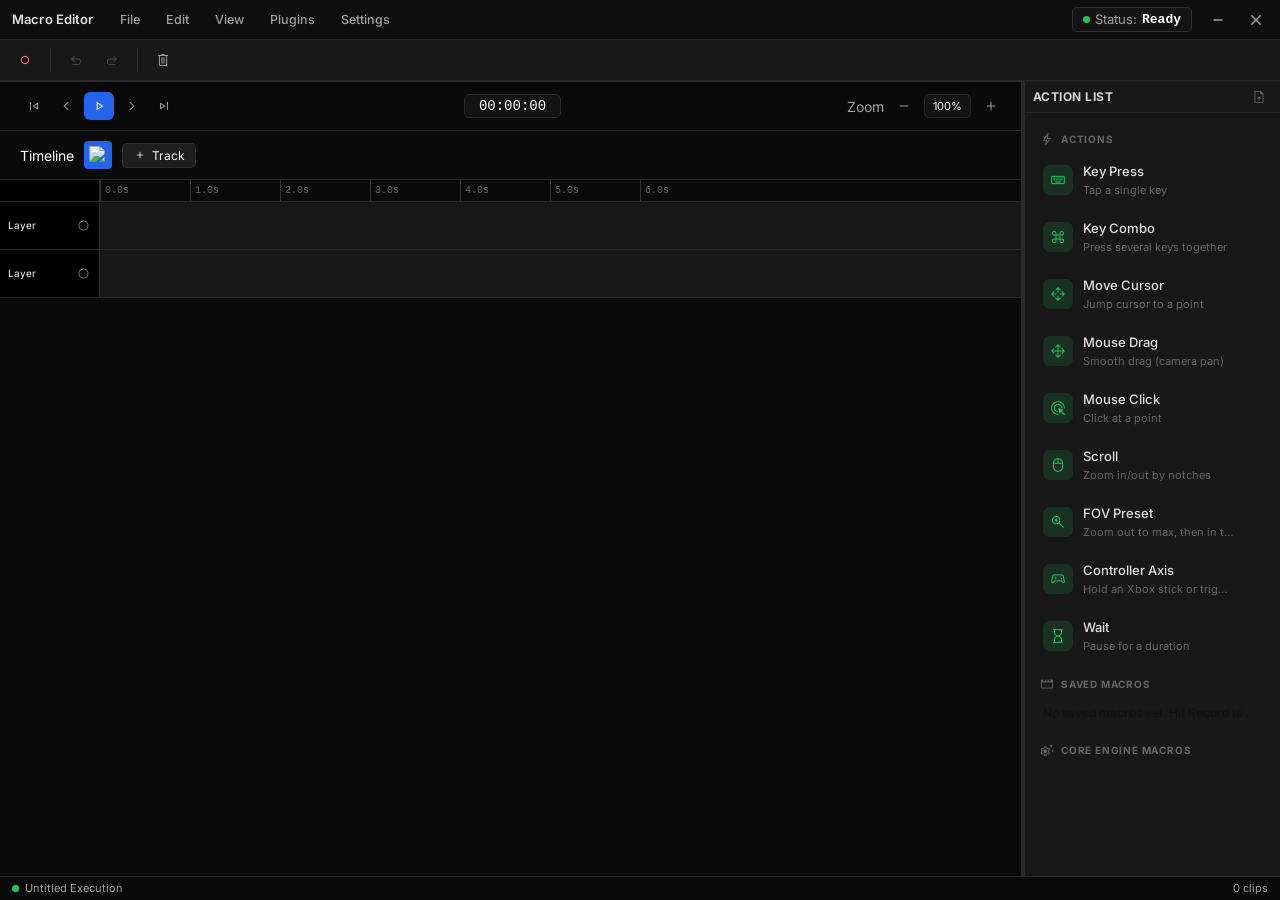
==== commit 8d7510f3: "Alpha 0.3 Here is everything new in this commit: - Added Plugins - Changed the UI - Fixes & Tweaks" ====
--- a/ui/pages/digiteklab.html
+++ b/ui/pages/digiteklab.html
@@ -7,6 +7,7 @@
   <link rel="stylesheet" href="https://fonts.googleapis.com/css2?family=Inter:wght@300;400;500;600;700&display=swap" />
   <link rel="stylesheet" href="https://fonts.googleapis.com/css2?family=Material+Symbols+Outlined:opsz,wght,FILL,GRAD@20..48,100..700,0..1,-50..200" />
   <link rel="stylesheet" href="stylesheets/index.css" />
+  <style id="activeThemeStyle"></style>
 </head>
 <body>
   <div class="gridOverlay"></div>
@@ -65,6 +66,18 @@
             <button class="mb-dd-item" onclick="closeAppMenus();zoomTimeline(1)"><span class="material-symbols-outlined">zoom_in</span>Zoom in</button>
             <button class="mb-dd-item" onclick="closeAppMenus();zoomTimeline(-1)"><span class="material-symbols-outlined">zoom_out</span>Zoom out</button>
             <button class="mb-dd-item" onclick="closeAppMenus();addLayer()"><span class="material-symbols-outlined">add</span>Add layer</button>
+            <div class="mb-dd-sep"></div>
+            <button class="mb-dd-item" onclick="closeAppMenus();onImportTheme()"><span class="material-symbols-outlined">palette</span>Import theme</button>
+            <button class="mb-dd-item" onclick="closeAppMenus();openThemeManager()"><span class="material-symbols-outlined">style</span>Manage themes</button>
+          </div>
+        </div>
+        <div class="mb-menu-wrap">
+          <button class="mb-menu" id="menuPluginsBtn" onmousedown="event.stopPropagation()" onclick="toggleAppMenu(event,'menuPlugins')">Plugins</button>
+          <div class="mb-dropdown" id="menuPlugins" onmousedown="event.stopPropagation()">
+            <button class="mb-dd-item" onclick="closeAppMenus();onImportPlugin()"><span class="material-symbols-outlined">extension</span>Import plugin</button>
+            <button class="mb-dd-item" onclick="closeAppMenus();openPluginMarketplace()"><span class="material-symbols-outlined">storefront</span>Plugin marketplace</button>
+            <button class="mb-dd-item" onclick="closeAppMenus();openPluginManager()"><span class="material-symbols-outlined">dashboard_customize</span>Manage plugins</button>
+            <button class="mb-dd-item" onclick="closeAppMenus();openPluginsFolder()"><span class="material-symbols-outlined">folder_open</span>Open plugins folder</button>
           </div>
         </div>
         <div class="mb-menu-wrap">
@@ -74,14 +87,11 @@
             <button class="mb-dd-item" onclick="closeAppMenus();openMotionSettings(event)"><span class="material-symbols-outlined">tune</span>Motion Control settings</button>
             <button class="mb-dd-item" onclick="closeAppMenus();toggleContinuous()"><span class="material-symbols-outlined">repeat</span>Continuous playback</button>
             <div class="mb-dd-sep"></div>
-            <button class="mb-dd-item" onclick="closeAppMenus();startTour()"><span class="material-symbols-outlined">help</span>Guided tour</button>
+            <button class="mb-dd-item" onclick="closeAppMenus();openTutorial()"><span class="material-symbols-outlined">smart_display</span>Tutorial</button>
           </div>
         </div>
       </div>
       <div class="tb-side right">
-        <button class="win-btn title-play-btn" id="titlePlayBtn" onmousedown="event.stopPropagation()" onclick="onPlayPause()" title="Play / Pause execution (Space)" aria-label="Play / Pause">
-          <span class="material-symbols-outlined" id="titlePlayIcon">play_arrow</span>
-        </button>
         <span class="status-pill">
           <span class="status-dot" id="statusDot"></span>
           <span class="status-pre">Status:</span>
@@ -112,6 +122,8 @@
       <button class="ToolBtn" id="deleteBtn" title="Delete selected clip (Del)" onclick="deleteSelectedClip()">
         <span class="material-symbols-outlined">delete</span>
       </button>
+      <div class="ToolbarDivider plugin-pin-divider" id="pluginPinDivider" hidden></div>
+      <div class="PinnedPlugins" id="pinnedPlugins" aria-label="Pinned plugins"></div>
       <input type="checkbox" id="motionToggle" hidden>
     </div>
 
@@ -144,7 +156,9 @@
         <!-- Header: title · snap · add track -->
         <div class="tlx-header">
           <span class="tlx-header-title">Timeline</span>
-          <button class="tlx-snap active" id="snapBtn" onclick="toggleSnap()" title="Snapping on — click to disable"><span class="material-symbols-outlined">grid_on</span></button>
+          <button class="tlx-snap active" id="snapBtn" onclick="toggleSnap()" title="Snapping on — click to disable" style="padding:5px;" aria-label="Toggle snapping">
+            <img src="https://img.icons8.com/?size=100&id=4l8AyL1DOUKb&format=png&color=FFFFFF" alt="Snap icon" style="width:100%;aspect-ratio:1/1;">
+          </button>
           <button class="tlx-track-btn" onclick="addLayer()" title="Add a layer"><span class="material-symbols-outlined">add</span>Track</button>
         </div>
         <!-- Tracks: ruler + (track heads | lanes) -->
@@ -194,8 +208,8 @@
         <button class="x" onclick="closeAppModal()"><span class="material-symbols-outlined">close</span></button>
       </div>
       <div class="modal-body" id="modalBody"></div>
-      <div class="modal-foot">
-        <button class="GTextBtn ghost" onclick="closeAppModal()">Cancel</button>
+      <div class="modal-foot" id="modalFoot">
+        <button class="GTextBtn ghost" id="modalCancel" onclick="closeAppModal()">Cancel</button>
         <button class="GTextBtn primary" id="modalOk" onclick="onModalOk()">Add</button>
       </div>
     </div>
@@ -216,25 +230,6 @@
   </div>
 
   <div class="toast-wrap" id="toastWrap"></div>
-
-  <!-- Spotlight tutorial -->
-  <div class="tour-block" id="tourBlock"></div>
-  <div class="tour-hole" id="tourHole"></div>
-  <div class="tour-tip" id="tourTip">
-    <div class="tour-tip-head">
-      <span class="material-symbols-outlined" id="tourIcon">tips_and_updates</span>
-      <span class="tour-tip-title" id="tourTitle"></span>
-    </div>
-    <div class="tour-tip-body" id="tourBody"></div>
-    <div class="tour-tip-foot">
-      <span class="tour-count" id="tourCount"></span>
-      <div class="tour-tip-btns">
-        <button class="tour-skip" id="tourSkip" onclick="endTour(true)">Skip</button>
-        <button class="GTextBtn ghost" id="tourBack" onclick="prevTourStep()">Back</button>
-        <button class="GTextBtn primary" id="tourNext" onclick="nextTourStep()">Next</button>
-      </div>
-    </div>
-  </div>
 
   <!-- Menu-bar dropdown handling -->
   <script>
--- a/ui/pages/stylesheets/index.css
+++ b/ui/pages/stylesheets/index.css
@@ -12,6 +12,8 @@
       --color-text:          #e0e0e0;
       --color-text-muted:    #a0a0a0;
       --color-text-subtle:   #666666;
+      --color-text-strong:   #ffffff;
+      --color-on-accent:     #ffffff;
 
       --color-primary:       #3b82f6;
       --color-primary-bg:    rgba(37,99,235,0.20);
@@ -35,6 +37,28 @@
       --glass-border:        #2a2a2a;
       --border-color:        #2a2a2a;
       --border-subtle:       #333333;
+      --surface-inset:       #141414;
+      --surface-track-head:  #000000;
+      --surface-overlay:     rgba(0,0,0,0.70);
+      --hover-bg:            rgba(255,255,255,0.08);
+      --scrollbar-thumb:     rgba(100,100,100,0.5);
+      --scrollbar-thumb-hover: rgba(100,100,100,0.7);
+      --log-bg:              #050608;
+      --log-text:            #d8e2ff;
+      --clip-macro-bg:       #2563eb;
+      --clip-macro-hover:    #3b82f6;
+      --clip-macro-border:   #60a5fa;
+      --clip-macro-sub:      #bfdbfe;
+      --clip-action-bg:      #16a34a;
+      --clip-action-hover:   #22c55e;
+      --clip-action-border:  #4ade80;
+      --clip-action-sub:     #bbf7d0;
+      --clip-core-bg:        #d97706;
+      --clip-core-hover:     #f59e0b;
+      --clip-core-border:    #fbbf24;
+      --clip-core-sub:       #fde68a;
+      --clip-selected-ring:  #facc15;
+      --clip-playing-ring:   #ffffff;
       --glass-shadow:        0 2px 8px rgba(0,0,0,0.4);
       --glass-shadow-lg:     0 18px 50px rgba(0,0,0,0.65);
 
@@ -64,7 +88,7 @@
     /* Flat dark editor — no decorative grid */
     .gridOverlay { display: none; }
 
-    .app { position: relative; z-index: 1; height: 100vh; display: flex; flex-direction: column; }
+    .app { position: relative; z-index: 1; height: 100vh; display: flex; flex-direction: column; outline: 3px solid #2A2A2A; }
 
     /* ── Menu bar (titlebar) ── */
     .titlebar {
@@ -189,6 +213,10 @@
     .ToolBtn.danger  { background: var(--color-danger-bg); color: var(--color-danger); }
     .ToolBtn.success { background: var(--color-success-bg); color: var(--color-success); }
     .ToolBtn:disabled { opacity: 0.35; pointer-events: none; }
+    .PinnedPlugins { display: flex; align-items: center; gap: 6px; min-width: 0; overflow: hidden; }
+    .ToolBtn.plugin-pin img { width: 18px; height: 18px; object-fit: contain; display: block; }
+    .ToolBtn.plugin-pin .material-symbols-outlined { font-size: 18px; }
+    .plugin-card-icon img { width: 22px; height: 22px; object-fit: contain; display: block; }
     @keyframes pulse { 0%,100% { box-shadow: 0 0 0 0 rgba(239,68,68,0.4);} 50% { box-shadow: 0 0 0 6px rgba(239,68,68,0);} }
 
     /* ── Main split ── */
@@ -240,6 +268,7 @@
     .tlx-snap:hover { background: var(--bg-hover); color: #fff; }
     .tlx-snap.active { background: var(--accent-color); color: #fff; }
     .tlx-snap .material-symbols-outlined { font-size: 18px; }
+    .tlx-snap .snap-magnet-icon { width: 17px; height: 17px; display: block; fill: currentColor; }
     .tlx-track-btn { height: 25px; display: inline-flex; align-items: center; gap: 5px; padding: 0 10px;
       background: var(--bg-elevated); border: 1px solid rgba(51,51,51,0.75); border-radius: 5px; cursor: pointer;
       color: #fff; font-family: var(--font-primary); font-size: 12px; transition: background var(--transition-fast); }
@@ -418,6 +447,8 @@
     }
     .al-mini:hover { background: var(--bg-elevated); color: var(--color-text); }
     .al-mini.danger:hover { background: var(--color-danger-bg); color: var(--color-danger); }
+    .al-mini.success { color: var(--color-success); background: var(--color-success-bg); }
+    .al-mini.success:hover { color: var(--color-success); background: rgba(34,197,94,0.22); }
     .al-mini .material-symbols-outlined { font-size: 16px; }
 
     /* Empty state */
@@ -448,6 +479,24 @@
     .modal-card.wide .modal-body { padding: 14px 16px; max-height: none; overflow: hidden; }
     .modal-foot { padding: 0 20px 18px; display: flex; gap: 8px; justify-content: flex-end; }
     .component-frame { width: 100%; border: 0; display: block; background: transparent; }
+
+    /* ── Plugins ── */
+    .plugin-marketplace-shell { display: flex; flex-direction: column; gap: 10px; }
+    .plugin-marketplace-tools { display: flex; align-items: center; justify-content: space-between; gap: 10px; min-width: min(620px, calc(100vw - 72px)); }
+    .plugin-marketplace-count { font-size: 11px; color: var(--color-text-subtle); }
+    .plugin-manager { display: flex; flex-direction: column; gap: 10px; min-width: min(620px, calc(100vw - 72px)); }
+    .plugin-card {
+      display: grid; grid-template-columns: 34px minmax(0,1fr) auto; gap: 10px; align-items: center;
+      padding: 10px; border: 1px solid var(--border-color); border-radius: var(--radius-md); background: var(--bg-app);
+    }
+    .plugin-card-icon { width: 34px; height: 34px; border-radius: 8px; display: grid; place-items: center; background: rgba(59,130,246,0.15); color: var(--color-primary); }
+    .plugin-card-icon .material-symbols-outlined { font-size: 19px; }
+    .plugin-name { font-size: 13px; font-weight: 700; color: var(--color-text); white-space: nowrap; overflow: hidden; text-overflow: ellipsis; }
+    .plugin-meta { font-size: 11px; color: var(--color-text-subtle); white-space: nowrap; overflow: hidden; text-overflow: ellipsis; }
+    .plugin-actions { display: flex; gap: 4px; }
+    .plugin-empty { padding: 20px; text-align: center; color: var(--color-text-subtle); border: 1px dashed var(--border-subtle); border-radius: var(--radius-md); }
+    .plugin-install-progress { width: 100%; display: flex; flex-direction: column; gap: 12px; box-sizing: border-box; }
+    .plugin-frame { width: min(940px, calc(100vw - 72px)); height: min(620px, calc(100vh - 180px)); border: 0; background: var(--bg-app); display: block; }
 
     /* ── Controller Axis Editor ── */
     .axis-editor{display:grid;grid-template-columns:minmax(238px,.9fr) minmax(288px,1.1fr);gap:10px;height:min(430px,55vh);min-height:390px}
@@ -570,6 +619,8 @@
     .GTextBtn .material-symbols-outlined { font-size: 18px; }
     .GTextBtn.primary { background: var(--accent-color); border-color: var(--accent-color); color: #fff; }
     .GTextBtn.primary:hover { background: var(--accent-hover); }
+    .GTextBtn.danger { background: var(--color-danger); border-color: var(--color-danger); color: #fff; }
+    .GTextBtn.danger:hover { background: #dc2626; border-color: #dc2626; color: #fff; }
     .GTextBtn.ghost { background: transparent; border-color: transparent; color: var(--color-text-muted); }
     .GTextBtn.ghost:hover { background: rgba(255,255,255,0.07); color: var(--color-text); }
 
@@ -600,29 +651,8 @@
     .toast.info  { border-left: 3px solid var(--color-primary); }
     @keyframes toastIn { from { opacity: 0; transform: translateX(20px); } to { opacity: 1; transform: none; } }
 
-    /* ── Spotlight tutorial ── */
-    .tour-block { position: fixed; inset: 0; z-index: 1998; display: none; cursor: default; }
-    .tour-hole {
-      position: fixed; z-index: 1999; display: none; border-radius: var(--radius-md);
-      box-shadow: 0 0 0 9999px rgba(0,0,0,0.72); border: 2px solid var(--accent-color);
-      pointer-events: none; transition: all 0.32s cubic-bezier(0.4,0,0.2,1);
-    }
-    .tour-tip {
-      position: fixed; z-index: 2000; width: 312px; display: none;
-      background: var(--bg-panel); border: 1px solid var(--border-color); border-radius: var(--radius-lg);
-      box-shadow: var(--glass-shadow-lg); padding: 16px 18px;
-      animation: tourTipIn 0.25s ease;
-    }
-    @keyframes tourTipIn { from { opacity: 0; transform: scale(0.96); } to { opacity: 1; transform: none; } }
-    .tour-tip-head { display: flex; align-items: center; gap: 8px; margin-bottom: 6px; }
-    .tour-tip-head .material-symbols-outlined { font-size: 20px; color: var(--color-primary); }
-    .tour-tip-title { font-size: 15px; font-weight: 600; color: var(--color-text); }
-    .tour-tip-body { font-size: 13px; line-height: 1.5; color: var(--color-text-muted); margin-bottom: 14px; }
-    .tour-tip-foot { display: flex; align-items: center; gap: 8px; }
-    .tour-count { font-size: 11px; color: var(--color-text-subtle); font-family: var(--font-mono); }
-    .tour-tip-btns { margin-left: auto; display: flex; gap: 6px; }
-    .tour-skip { background: transparent; border: none; color: var(--color-text-subtle); font-size: 12px; cursor: pointer; padding: 7px 8px; border-radius: 6px; font-family: var(--font-primary); }
-    .tour-skip:hover { color: var(--color-text); background: rgba(255,255,255,0.07); }
+    .tutorial-video { width: min(760px, calc(100vw - 84px)); aspect-ratio: 16 / 9; border-radius: var(--radius-md); background: #050505; border: 1px solid var(--border-subtle); display: block; }
+    .tutorial-missing { width: min(760px, calc(100vw - 84px)); min-height: 220px; border-radius: var(--radius-md); border: 1px dashed var(--border-subtle); background: var(--bg-app); color: var(--color-text-muted); display: grid; place-items: center; text-align: center; padding: 18px; line-height: 1.45; }
 
     ::-webkit-scrollbar { width: 12px; height: 12px; }
     ::-webkit-scrollbar-track { background: transparent; }
@@ -670,3 +700,101 @@
       font-family: var(--font-mono); font-size: 11px; line-height: 1.55; white-space: pre-wrap; overflow-wrap: anywhere;
     }
     .support-log-panel.show { display: block; }
+
+    /* Theme compatibility layer: keep older hard-coded editor pieces tied to theme tokens. */
+    .mb-menu:hover,
+    .mb-menu.open,
+    .mb-dd-item:hover,
+    .titlebar button.win-btn:hover,
+    .ToolBtn:hover,
+    .tlx-tbtn:hover,
+    .tlx-zicon:hover,
+    .tlx-snap:hover,
+    .modal-head .x:hover,
+    .GTextBtn.ghost:hover {
+      background: var(--hover-bg);
+      color: var(--color-text);
+    }
+
+    .status-pill { background: var(--surface-inset); border-color: var(--border-subtle); }
+    .status-pill .status-val,
+    .tlx-timecode,
+    .tlx-zoom-pct,
+    .tlx-header-title,
+    .tlx-head-label,
+    .tlx-track-btn,
+    .axis-point-tab.active,
+    .seg-btn.active {
+      color: var(--color-text-strong);
+    }
+
+    .ToolBtn.active,
+    .ToolBtn.primary,
+    .ToolBtn#playBtn,
+    .tlx-tbtn.play,
+    .tlx-snap.active,
+    .GTextBtn.primary,
+    .support-log-toggle.active {
+      color: var(--color-on-accent);
+    }
+
+    .titlebar button.title-play-btn .material-symbols-outlined,
+    .ToolBtn.active .material-symbols-outlined,
+    .ToolBtn.primary .material-symbols-outlined,
+    .ToolBtn#playBtn .material-symbols-outlined,
+    .tlx-tbtn.play .material-symbols-outlined,
+    .tlx-snap.active .material-symbols-outlined,
+    .support-log-toggle.active .material-symbols-outlined {
+      color: var(--color-on-accent);
+    }
+
+    .tlx-timecode,
+    .tlx-zoom-pct,
+    .axis-trigger-press {
+      background: var(--surface-inset);
+      border-color: var(--border-color);
+    }
+
+    .tlx-ruler-corner,
+    .tlx-head {
+      background: var(--surface-track-head);
+      border-color: var(--border-color);
+    }
+
+    .tl-rseg,
+    .tl-rseg.tl-rend,
+    .tlx-tick {
+      border-color: var(--border-subtle);
+    }
+
+    .tlx-clip.kind-macro { background: var(--clip-macro-bg); border-color: var(--clip-macro-border); }
+    .tlx-clip.kind-macro:hover { background: var(--clip-macro-hover); }
+    .tlx-clip.kind-action { background: var(--clip-action-bg); border-color: var(--clip-action-border); }
+    .tlx-clip.kind-action:hover { background: var(--clip-action-hover); }
+    .tlx-clip.kind-core { background: var(--clip-core-bg); border-color: var(--clip-core-border); }
+    .tlx-clip.kind-core:hover { background: var(--clip-core-hover); }
+    .tlx-clip-name { color: var(--color-on-accent); }
+    .tlx-clip-sub { color: color-mix(in srgb, var(--color-on-accent) 82%, transparent); }
+    .tlx-clip.kind-macro .tlx-clip-sub { color: var(--clip-macro-sub); }
+    .tlx-clip.kind-action .tlx-clip-sub { color: var(--clip-action-sub); }
+    .tlx-clip.kind-core .tlx-clip-sub { color: var(--clip-core-sub); }
+    .tlx-clip.selected { box-shadow: 0 0 0 1px var(--bg-app), 0 0 0 3px var(--clip-selected-ring); }
+    .tlx-clip.playing { box-shadow: 0 0 0 2px var(--clip-playing-ring), 0 0 14px color-mix(in srgb, var(--clip-playing-ring) 45%, transparent); }
+
+    .tlx-clip-x,
+    .tlx-clip-rename {
+      background: color-mix(in srgb, var(--surface-overlay) 68%, transparent);
+      color: var(--color-on-accent);
+    }
+
+    .empty-state-icon { color: color-mix(in srgb, var(--color-text-muted) 24%, transparent); }
+    .modal-overlay { background: var(--surface-overlay); }
+    .countdown { background: color-mix(in srgb, var(--surface-overlay) 84%, transparent); color: var(--color-on-accent); }
+    .input-warning { color: var(--color-warning); }
+    .support-progress { background: color-mix(in srgb, var(--color-text-muted) 16%, transparent); }
+    .support-log-panel { background: var(--log-bg); color: var(--log-text); border-color: var(--border-color); }
+    .support-log-toggle { box-shadow: var(--glass-shadow); }
+
+    ::-webkit-scrollbar-thumb { background-color: var(--scrollbar-thumb); }
+    ::-webkit-scrollbar-thumb:hover { background-color: var(--scrollbar-thumb-hover); }
+.dom-modal-actions { display: flex; justify-content: flex-end; gap: 8px; margin-top: 14px; }
